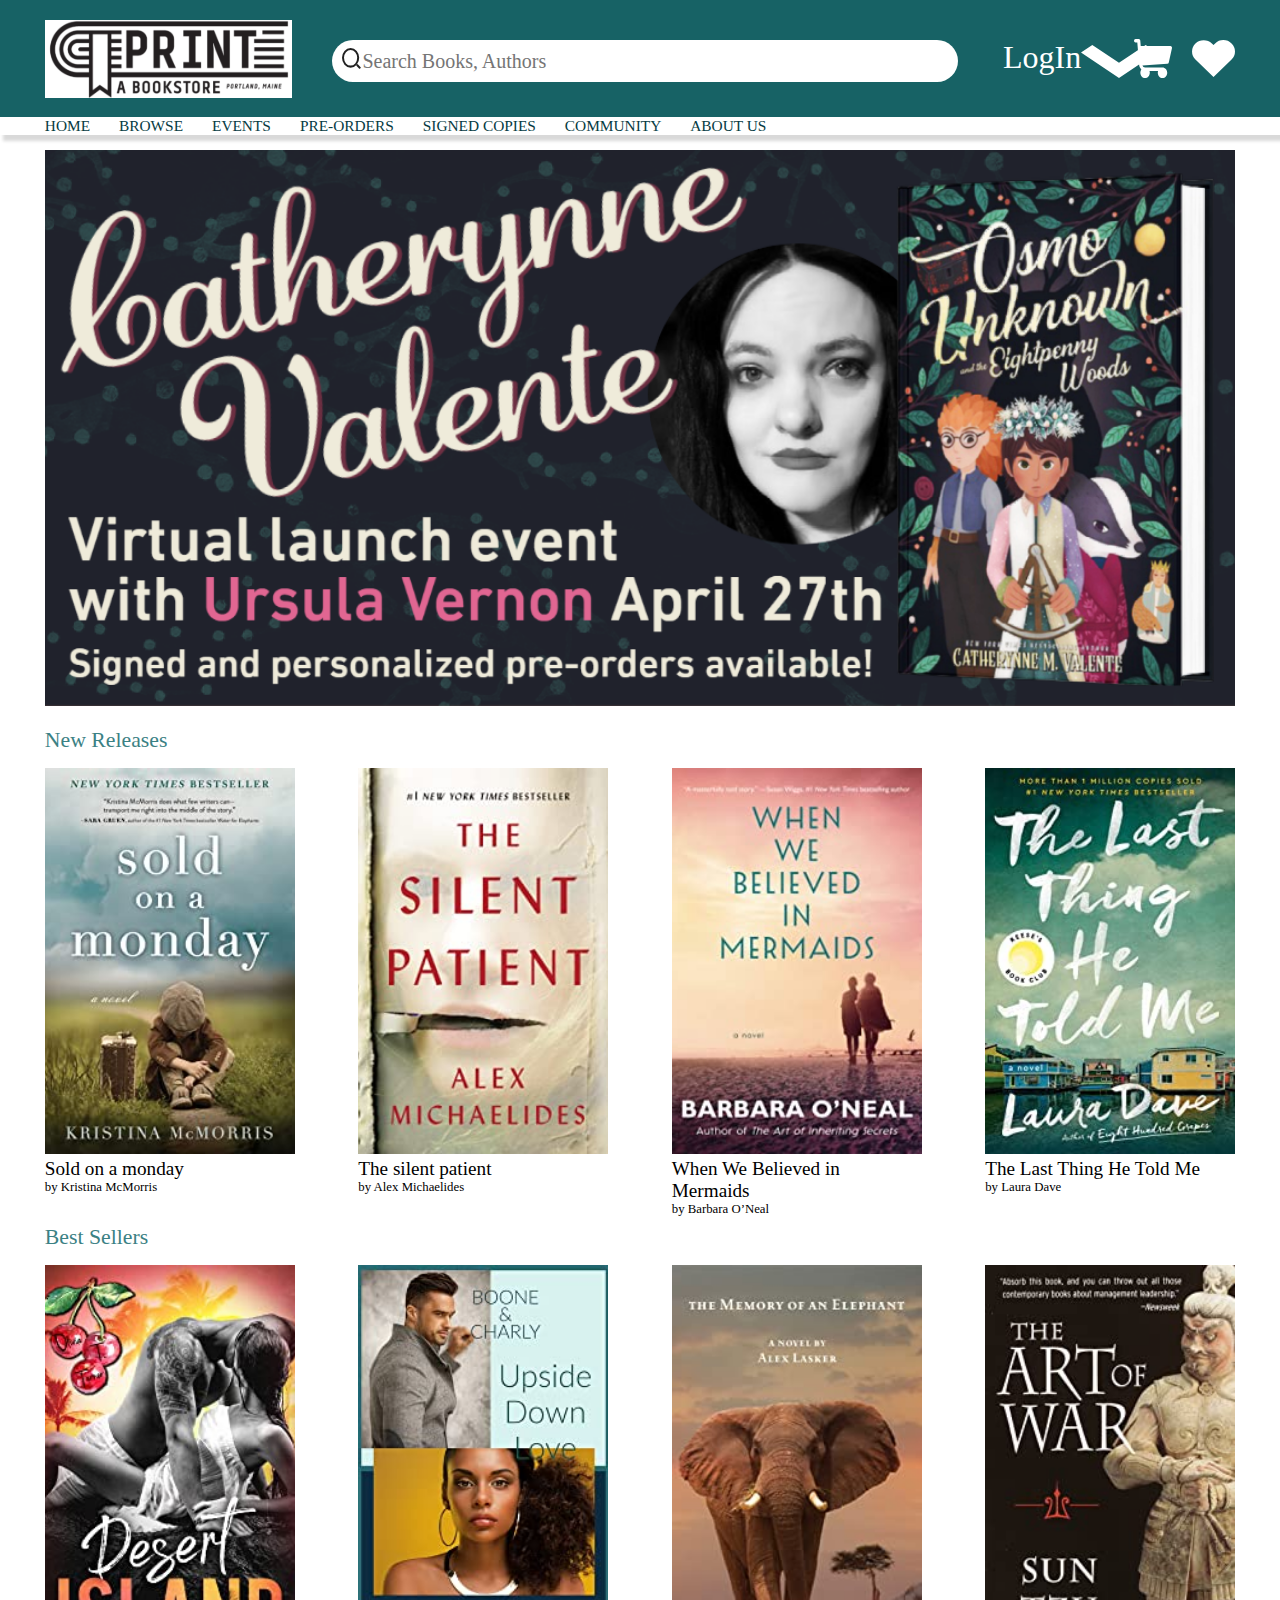
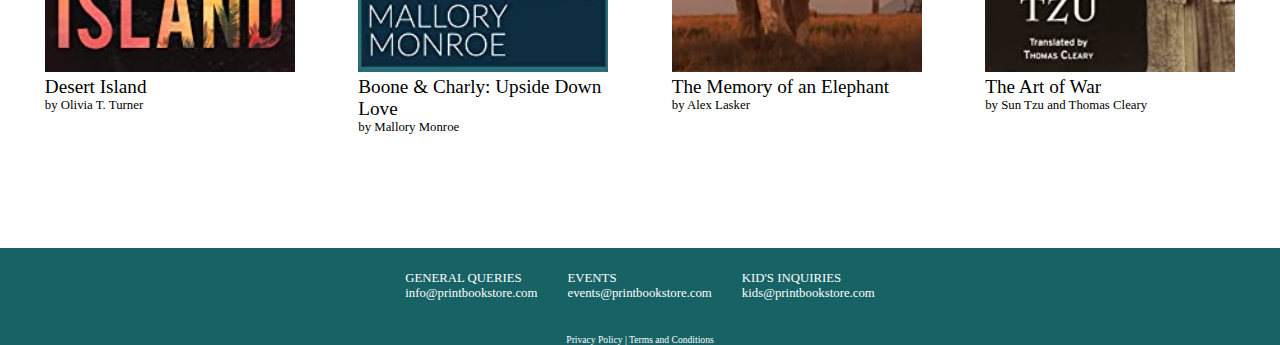
==== index.html @ 345da899 "adjust" ====
<!DOCTYPE html>
<html lang="en">
<head>
    <meta charset="UTF-8">
    <meta http-equiv="X-UA-Compatible" content="IE=edge">
    <title>Home Page</title>
    <meta name="viewport" content="width=device-width, initial-scale=1.0">
    <link rel="stylesheet" href="styles/general.css">
    <link rel="stylesheet" href="styles/homepage-main.css">
    <script src="../javascript/header.js"></script>
    <script src="https://ajax.googleapis.com/ajax/libs/jquery/3.2.1/jquery.min.js"></script>
    <script>
      $(document).ready(function(){
        $('#header').load("html/header.html");
        $('#footer').load("html/footer.html");
      });
      </script>
</head>
<body>
    <header id="header">
    </header>
    <main>
        <div class="event-container">
            <img class="event-img" src="../images/event.png" alt="">
        </div>
        <p class="subtitle">
            New Releases
        </p>

        <section class="books-row">
            <div class="book-profile">
                <img class="books-img" src="images/book-1.jpg" alt="">
                <p class="book-name">Sold on a monday</p>
                <p class="author">by Kristina McMorris</p>
            </div>

            <div class="book-profile">
                <img class="books-img" src="images/book-2.jpg" alt="">
                <p class="book-name">The silent patient</p>
                <p class="author">by Alex Michaelides</p>
            </div>

            <div class="book-profile">
                <img class="books-img" src="images/book-3.jpg" alt="">
                <p class="book-name">When We Believed 
                    in Mermaids</p>
                <p class="author">by Barbara O’Neal</p>
            </div>

            <div class="book-profile">
                <img class="books-img" src="images/book-4.jpg" alt="">
                <p class="book-name">The Last Thing He Told Me</p>
                <p class="author">by Laura Dave</p>
            </div>   
        </section>

        <p class="subtitle">
            Best Sellers
        </p>
        
        <section class="books-row">
            <div class="book-profile">
                <img class="books-img" src="images/book-5.jpg" alt="">
                <p class="book-name">Desert Island</p>
                <p class="author">by Olivia T. Turner</p>
            </div>

            <div class="book-profile">
                <img class="books-img" src="images/book-6.jpg" alt="">
                <p class="book-name">Boone & Charly: Upside Down Love</p>
                <p class="author">by Mallory Monroe</p>
            </div>

            <div class="book-profile">
                <img class="books-img" src="images/book-7.jpg" alt="">
                <p class="book-name">The Memory of an 
                    Elephant</p>
                <p class="author">by Alex Lasker
                </p>
            </div>

            <div class="book-profile">
                <img class="books-img" src="images/book-8.jpg" alt="">
                <p class="book-name">The Art of War</p>
                <p class="author">by Sun Tzu and Thomas Cleary</p>
            </div>   
        </section>
    </main>

    <footer id="footer">
    </footer>

    
    
</body>
</html>
---- styles/general.css ----
body {
    margin: 0;
    padding: 0;
    font-family: roboto;   
}

p {
    margin-top: 0;
    margin-bottom: 0;
}
---- styles/homepage-main.css ----
/*vertical align to contents in header*/
main {
    max-width: 1363px;
    width: 93%;
    margin: auto;
}

/*this container is to make the event image responsive*/
.event-container{
    width: 100%;
    height: auto;
    margin-top: 15px;   
}
.event-img {
    width: 100%;
    height: auto;
}

.subtitle{
    color: #3B8184;
    font-size: 1.7vw;
    font-weight: 500;
    margin-top: 18px;
    margin-bottom: 15px;
}

.books-row {
    display: flex;
    justify-content: space-between;
}

.book-profile{
    width: 21%;
}
.books-img{
    width: 100%;
    height: 88%;
    object-fit: cover;
}

.book-name{
    font-size: 1.5vw;
    font-weight: 500;
}

.author {
    font-size: 1vw;
    font-weight: 300;
}

@media (max-width:750.2px) {

}
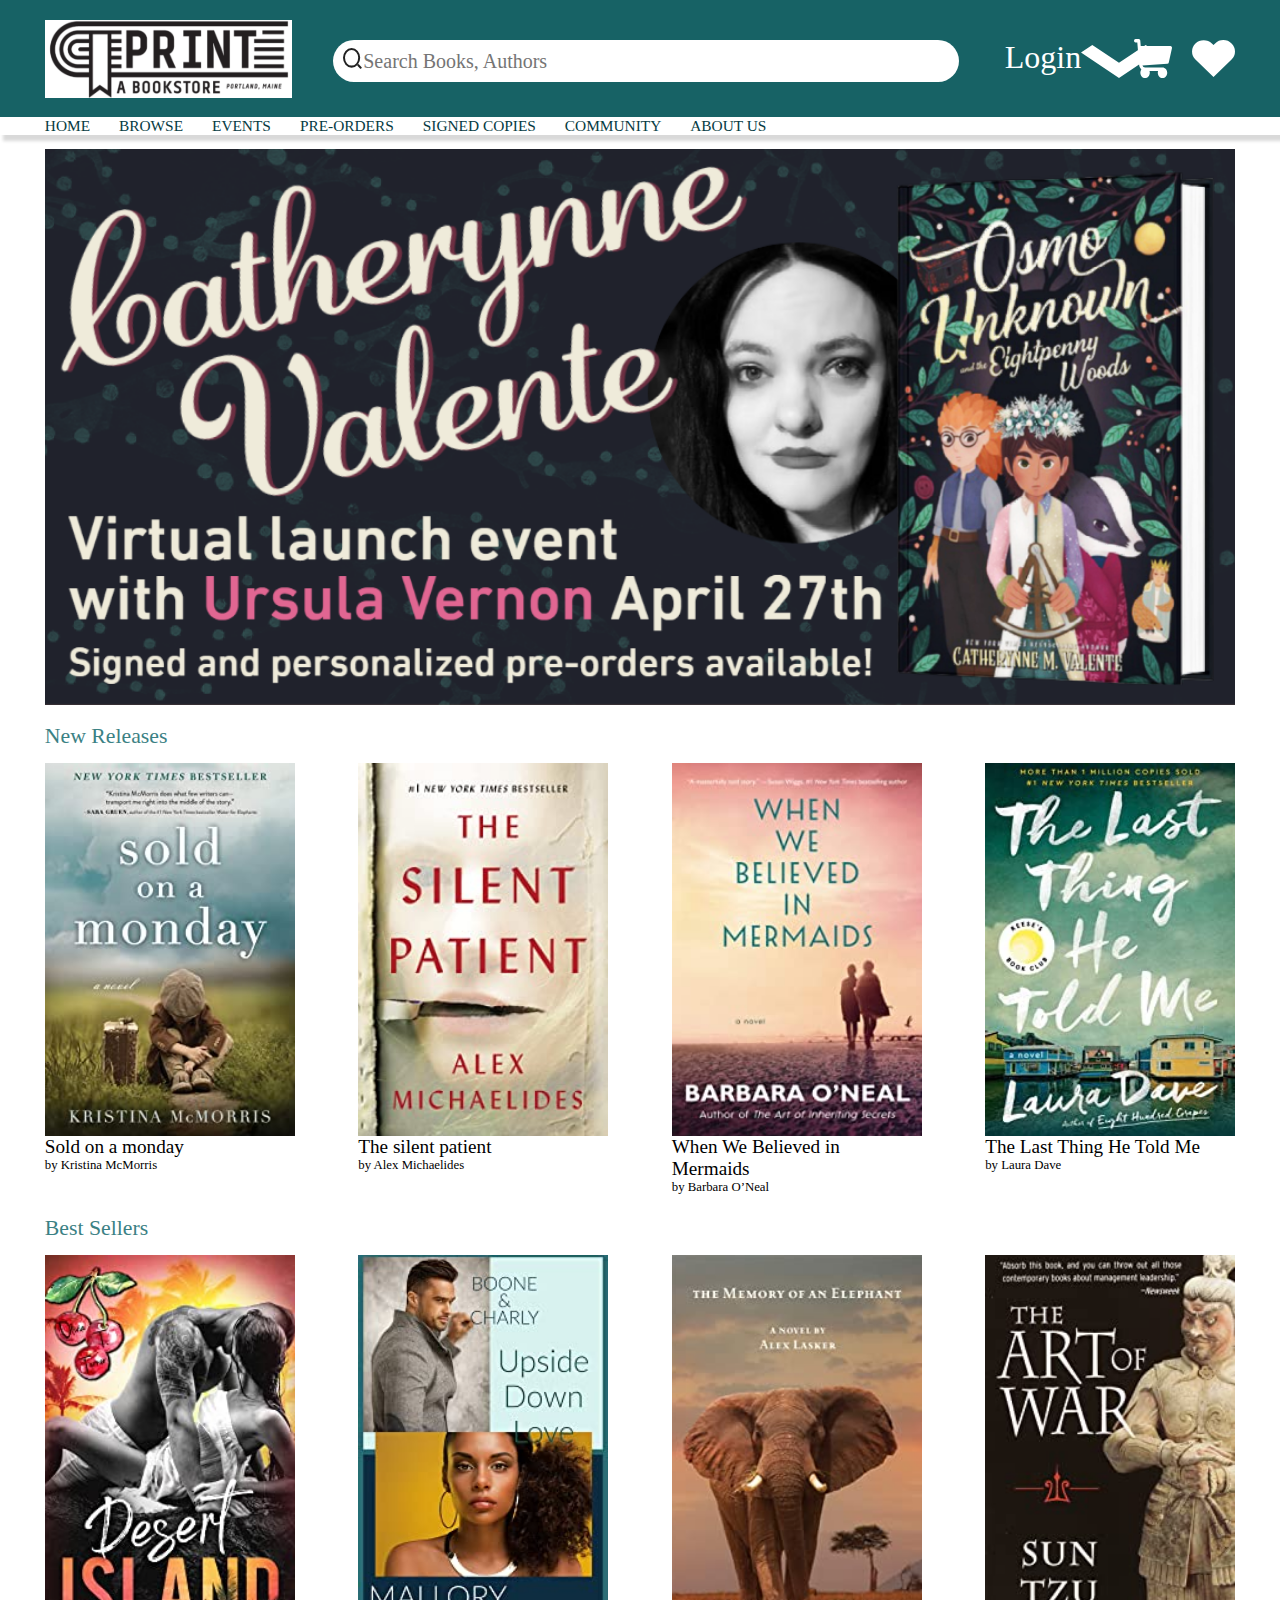
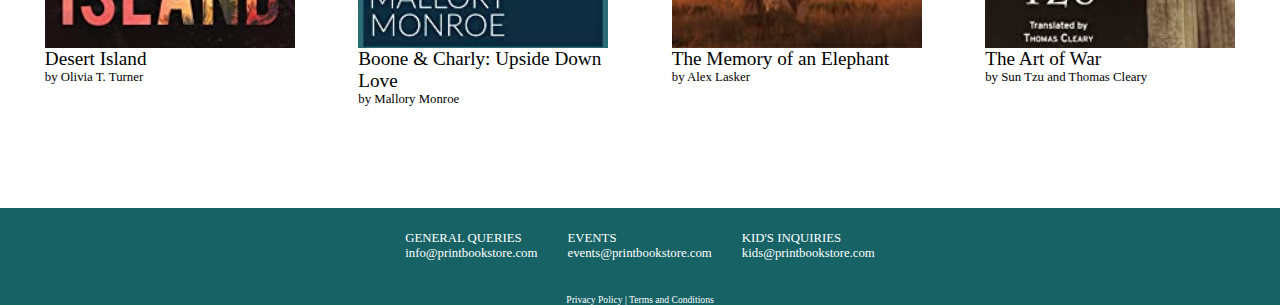
==== commit 089ce16d: "finish the homepage and add menu interaction using js" ====
--- a/index.html
+++ b/index.html
@@ -7,21 +7,93 @@
     <meta name="viewport" content="width=device-width, initial-scale=1.0">
     <link rel="stylesheet" href="styles/general.css">
     <link rel="stylesheet" href="styles/homepage-main.css">
-    <script src="../javascript/header.js"></script>
+    <link rel="stylesheet" href="styles/header.css">
+    <script src="javascript/index.js"></script>
     <script src="https://ajax.googleapis.com/ajax/libs/jquery/3.2.1/jquery.min.js"></script>
     <script>
       $(document).ready(function(){
-        $('#header').load("html/header.html");
         $('#footer').load("html/footer.html");
       });
-      </script>
+    </script>
 </head>
 <body>
-    <header id="header">
+    <header>
+        <div class="mobile-header"><!--header that display on mobile devices-->
+            <header>
+                <div class="header-m"> 
+                    <div class="header-top-m">
+                        <div class="menu-container-m">
+                            <img class="menu-m" onclick="showNav()" src="icons/menu.svg" alt="">
+                        </div>
+                        <div class="logo-container-m">
+                            <img class="logo-m" onclick="goHome()" src="icons/logo.svg" alt="">
+                        </div>
+                        <div class="cart-container-m">
+                            <img class="cart-m" onclick="goCart()" src="icons/cart.svg" alt="">
+                        </div>
+                    </div>
+                    <div class="search-container-m">
+                        <input class="search-m" type="text" placeholder="Search Books, Authors">
+                        <img class="m-glass-m" src="icons/m-glass.svg" alt="">
+                    </div>
+                </div>
+            </header>
+        </div>
+
+        <div class="menu-content no-desktop" id="dropdown">
+            <a href="index.html">HOME</a>
+            <a href="html/product-list.html">BROWSE</a>
+            <a href="">EVENTS</a>
+            <a href="">PRE-ORDERS</a>
+            <a href="">SIGNED COPIES</a>
+            <a href="">COMMUNITY</a>
+            <a href="">ABOUT US</a>
+            <img class="close" onclick="showNav()" src="icons/close.svg" alt="">
+        </div>
+        
+        <div class="desktop-header"><!--header that display on desktop devices-->
+            <header>       
+                <div class="header-upper-part-container">
+                    <div class="header-upper-part">
+                        <div class="left-section">
+                            <img class="logo" onclick="goHome()" src="icons/logo.svg" alt="">
+                        </div>
+            
+                        <div  class="middle-section">
+                            <input class="search-bar" type="text" placeholder="Search Books, Authors">
+                            <img class="m-glass" src="icons/m-glass.svg" alt="">
+                        </div>
+                        
+                        <div class="right-section">
+                            <div class="login">
+                                <p class="login-text">Login</p>
+                                <img class="arrow-login" src="icons/dropdown-arrow.svg" alt="">
+                            </div>
+                            <img onclick="goCart()" class="cart" src="icons/cart.svg" alt="">
+                            <img class="heart" src="icons/heart.svg" alt="">
+                        </div>
+                    </div>
+                </div>
+                
+                <div class="header-lower-part-container" >
+                    <div class="header-lower-part">
+                        <nav>
+                            <a href="index.html">HOME</a>
+                            <a href="html/product-list.html">BROWSE</a>
+                            <a href="">EVENTS</a>
+                            <a href="">PRE-ORDERS</a>
+                            <a href="">SIGNED COPIES</a>
+                            <a href="">COMMUNITY</a>
+                            <a href="">ABOUT US</a>
+                        </nav>
+                    </div>
+                </div>
+                
+            </header>
     </header>
     <main>
-        <div class="event-container">
-            <img class="event-img" src="../images/event.png" alt="">
+        <div class="event-container"><!--contains the event image-->
+            <img class="event-img" src="images/event.png" alt="">
         </div>
         <p class="subtitle">
             New Releases
@@ -29,26 +101,34 @@
 
         <section class="books-row">
             <div class="book-profile">
-                <img class="books-img" src="images/book-1.jpg" alt="">
+                <div class="books-img-container">
+                    <img class="books-img" src="images/book-1.jpg" alt="">
+                </div>
                 <p class="book-name">Sold on a monday</p>
                 <p class="author">by Kristina McMorris</p>
             </div>
 
             <div class="book-profile">
-                <img class="books-img" src="images/book-2.jpg" alt="">
+                <div class="books-img-container">
+                    <img class="books-img" src="images/book-2.jpg" alt="">
+                </div>
                 <p class="book-name">The silent patient</p>
                 <p class="author">by Alex Michaelides</p>
             </div>
 
-            <div class="book-profile">
-                <img class="books-img" src="images/book-3.jpg" alt="">
+            <div class="book-profile no-mobile">
+                <div class="books-img-container">
+                    <img class="books-img" src="images/book-3.jpg" alt="">
+                </div>
                 <p class="book-name">When We Believed 
                     in Mermaids</p>
                 <p class="author">by Barbara O’Neal</p>
             </div>
 
-            <div class="book-profile">
-                <img class="books-img" src="images/book-4.jpg" alt="">
+            <div class="book-profile no-mobile">
+                <div class="books-img-container">
+                    <img class="books-img" src="images/book-4.jpg" alt="">
+                </div>
                 <p class="book-name">The Last Thing He Told Me</p>
                 <p class="author">by Laura Dave</p>
             </div>   
@@ -60,27 +140,35 @@
         
         <section class="books-row">
             <div class="book-profile">
-                <img class="books-img" src="images/book-5.jpg" alt="">
+                <div class="books-img-container">
+                    <img class="books-img" src="images/book-5.jpg" alt="">
+                </div>
                 <p class="book-name">Desert Island</p>
                 <p class="author">by Olivia T. Turner</p>
             </div>
 
             <div class="book-profile">
-                <img class="books-img" src="images/book-6.jpg" alt="">
+                <div class="books-img-container">
+                    <img class="books-img" src="images/book-6.jpg" alt="">
+                </div>
                 <p class="book-name">Boone & Charly: Upside Down Love</p>
                 <p class="author">by Mallory Monroe</p>
             </div>
 
-            <div class="book-profile">
-                <img class="books-img" src="images/book-7.jpg" alt="">
+            <div class="book-profile no-mobile">
+                <div class="books-img-container">
+                    <img class="books-img" src="images/book-7.jpg" alt="">
+                </div>
                 <p class="book-name">The Memory of an 
                     Elephant</p>
                 <p class="author">by Alex Lasker
                 </p>
             </div>
 
-            <div class="book-profile">
-                <img class="books-img" src="images/book-8.jpg" alt="">
+            <div class="book-profile no-mobile">
+                <div class="books-img-container">
+                    <img class="books-img" src="images/book-8.jpg" alt="">
+                </div>
                 <p class="book-name">The Art of War</p>
                 <p class="author">by Sun Tzu and Thomas Cleary</p>
             </div>   
--- a/styles/homepage-main.css
+++ b/styles/homepage-main.css
@@ -3,13 +3,14 @@
     max-width: 1363px;
     width: 93%;
     margin: auto;
+    margin-top: 14px;
 }
 
 /*this container is to make the event image responsive*/
 .event-container{
     width: 100%;
     height: auto;
-    margin-top: 15px;   
+       
 }
 .event-img {
     width: 100%;
@@ -20,8 +21,8 @@
     color: #3B8184;
     font-size: 1.7vw;
     font-weight: 500;
-    margin-top: 18px;
-    margin-bottom: 15px;
+    margin-top: 1.2%;
+    margin-bottom: 1.2%;
 }
 
 .books-row {
@@ -32,9 +33,14 @@
 .book-profile{
     width: 21%;
 }
+
+.books-img-container {
+    height: 85%;
+}
+
 .books-img{
     width: 100%;
-    height: 88%;
+    height: 100%;
     object-fit: cover;
 }
 
@@ -48,6 +54,27 @@
     font-weight: 300;
 }
 
-@media (max-width:750.2px) {
 
+@media (max-width:720.2px) {
+    .no-mobile{
+        display: none;
+    }
+
+    .book-profile {
+        width: 47%;
+    }
+    
+    .subtitle{
+        font-size: 15px;
+    }
+    
+    .book-name{
+        font-size: 4vw;
+        font-weight: 500;
+    }
+    
+    .author {
+        font-size: 3vw;
+        font-weight: 300;
+    }
 }--- a/styles/header.css
+++ b/styles/header.css
@@ -0,0 +1,239 @@
+.no-desktop{
+    display: none;
+}
+.mobile-header{
+    display: none;
+}
+.header-upper-part-container{
+    background-color: #176265;
+}
+.header-upper-part {
+    display: flex;
+    background-color: #176265;
+    justify-content: space-between;
+    max-width: 1363px;
+    width: 93%;
+    align-items: center;
+    height: 117px;   
+    margin: auto;    
+}
+
+.left-section{
+    display: flex;
+    align-items: center;
+    margin-right: 16px;   
+}
+
+/*let users realise this image is clickable*/
+.logo:hover {
+    cursor: pointer;
+}
+
+.logo{
+    width: 100%; 
+    min-width: 150px; 
+}
+
+.middle-section{
+    display: flex;
+    align-items: center;
+    position: relative; 
+    width: 626px;
+    height: 40px;
+    margin-right: 20px;
+}
+
+.search-bar{
+    width: 100%;
+    height: 100%;
+    border-radius: 25px;
+    border: none; 
+    margin-top: 5px;
+    font-size: 20px;
+    min-width: 100px;
+    padding-left: 30px;
+}
+
+.search-bar::placeholder {
+    color: #212121 0.5;
+    font-family: SF rounded;
+    font-size: 20px;
+}
+
+/*put the m-glass icon on left of the search bar*/
+.m-glass{
+    position: absolute;
+    left: 10px;
+}
+
+.right-section{
+    display: flex;
+}
+
+.login{
+    display: flex;
+    margin-right: 28px;
+    flex-shrink: 0;    
+}
+
+.login-text {
+    color: white;
+    font-size: 32px;
+}
+
+.cart{
+    margin-right: 20px;
+}
+
+/*let users realise this icon is clickable*/
+.cart:hover {
+    cursor: pointer;
+}
+    
+/*styles for navagation*/
+nav a {
+    text-decoration: none;
+    color: #063B43;
+    /*use percentage margin and vw font-size unit to make the nav responsive*/
+    font-size: 1.2vw;
+    margin-right: 2.1%;
+    font-weight: 500;   
+}
+.header-lower-part-container {
+    box-shadow: 3px 6px 3px rgba(0, 0, 0, 0.15); 
+}
+.header-lower-part{
+    max-width: 1363px;
+    width: 93%;
+    margin:auto   
+}    
+
+
+@media (max-width:720.2px) {
+    .mobile-header {
+        display: block;
+    }
+
+    .no-desktop{
+        display: block;
+    }
+
+    .desktop-header {
+        display: none;
+    }
+
+    .header-m {
+        background-color: #176265;
+    }
+    
+    .header-top-m {
+        display: flex;
+        justify-content: space-between;
+        align-items: center;
+        padding: 0 ;
+        width: 92%;
+        margin: auto;
+    }
+
+    .menu-container-m{
+        width:5.5%;
+        min-width: 22px;
+    }
+
+    .menu-m{
+        width: 100%;
+    }
+
+    .logo-container-m {
+        width: 35%;
+        min-width: 130px;
+        margin-right: 3%;
+        padding-top: 2%;
+    }
+
+    .logo-m {
+        width: 100%;
+    }
+    
+    .cart-container-m {
+        width: 5.5%;
+        min-width: 22px;
+    }
+
+    .cart-m {
+        width: 100%;
+    }
+
+    .search-container-m {
+        width: 92%; 
+        margin: auto;
+        position: relative;
+        margin-top: 5px;
+        padding-bottom: 10px;
+    }
+
+    .search-m{
+        width: 100%;
+        height: 27px;
+        border-radius: 25px;
+        border: none; 
+        box-sizing: border-box;
+        padding-left: 30px;
+    }
+
+    .search-m::placeholder{
+        color: #212121 0.4;
+        font-family: SF rounded;
+        font-size: 15px; 
+    }
+
+    .m-glass-m{
+        position: absolute;
+        left: 10px;
+        width: 14px;
+        top: 5px;
+    }
+
+    .menu-content{
+        height: auto;
+        position: absolute;
+        z-index: 1;
+        top: 0;
+        background-color: #E6E6E6;
+        width: 62%;
+        display: flex;
+        flex-direction: column;
+        box-shadow: 6px 12px 6px rgba(0, 0, 0, 0.15); 
+        display: none;
+    }
+
+    .menu-content a{
+        text-decoration: none;
+        color: #063B43;
+        font-size: 5.5vw;
+        font-weight: 500;
+        margin-left: 15%;
+        margin-top: 30px;
+        margin-bottom: 45px;
+    }
+
+    .close {
+        width: 7%;
+        position: absolute;
+        left: 80%;
+        top: 4.5%;
+    }
+    
+    .show {display: flex;}
+}
+
+
+
+
+
+
+
+
+
+
+
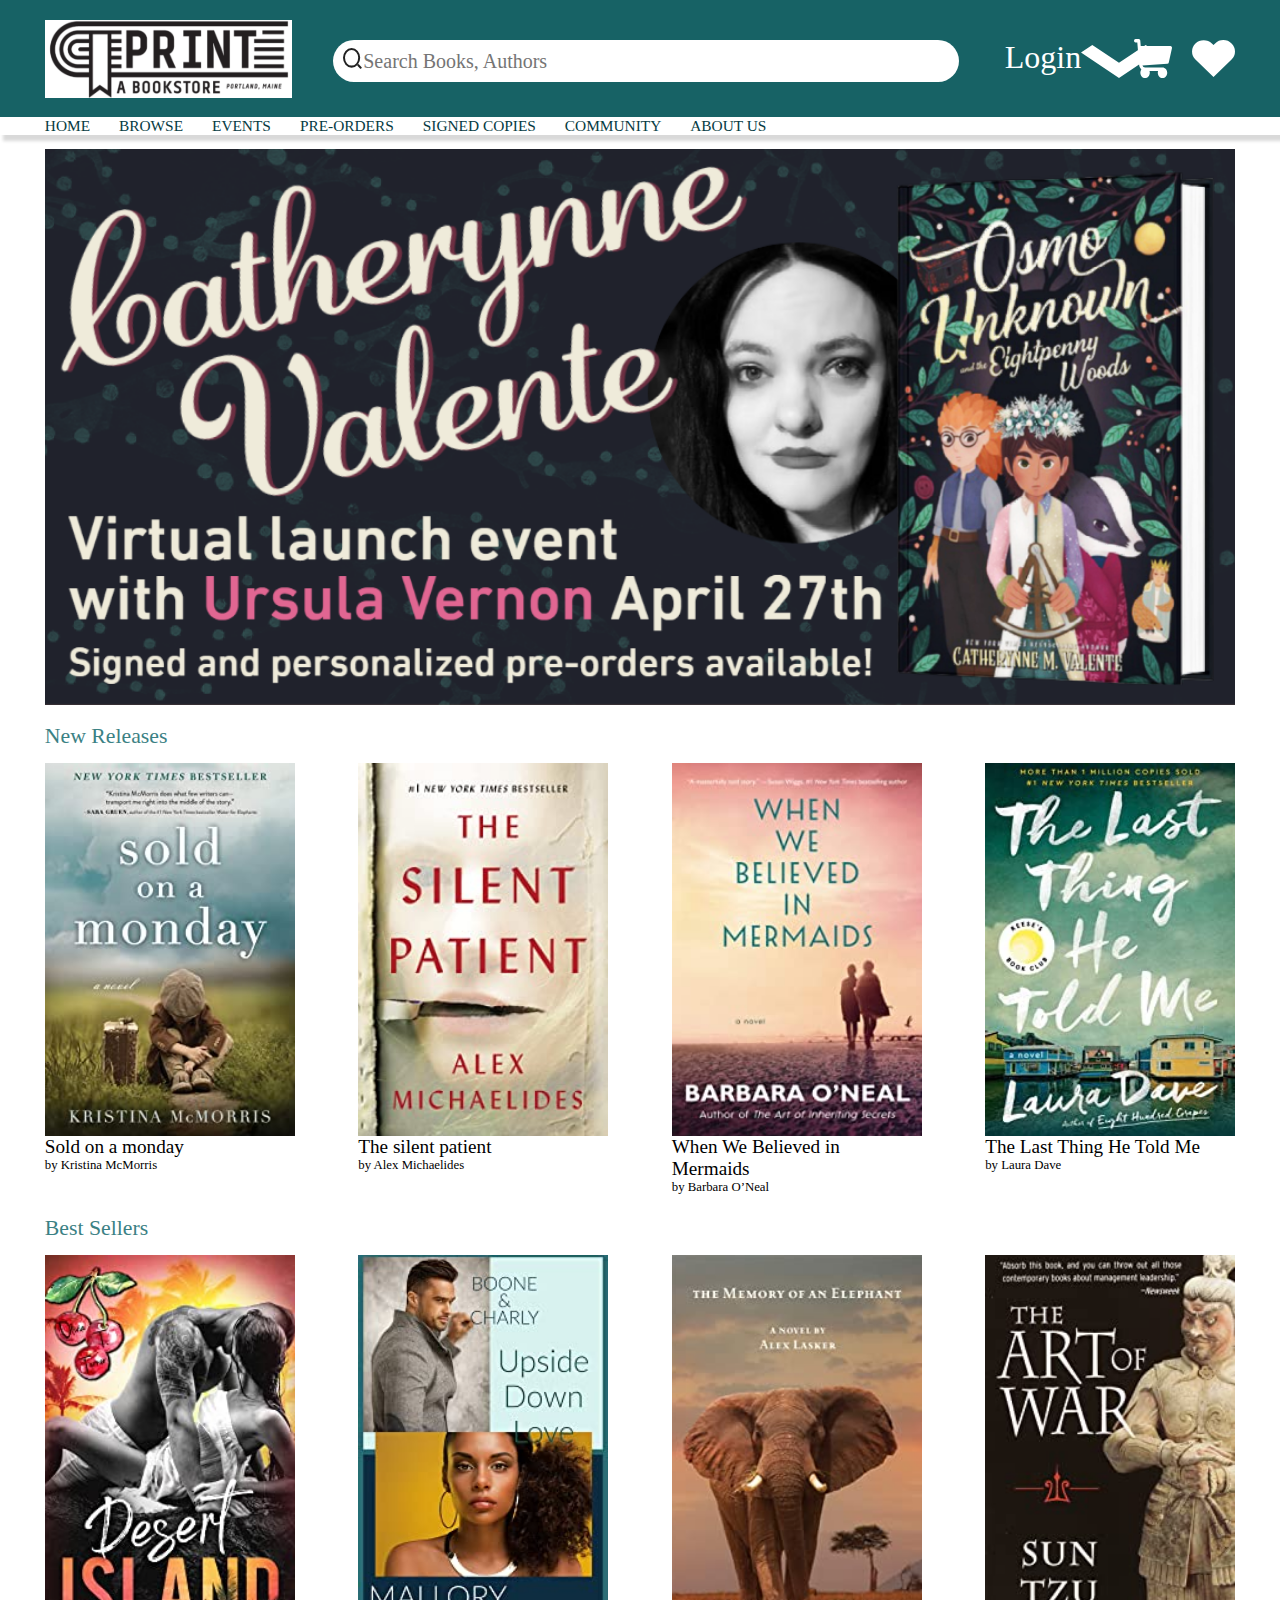
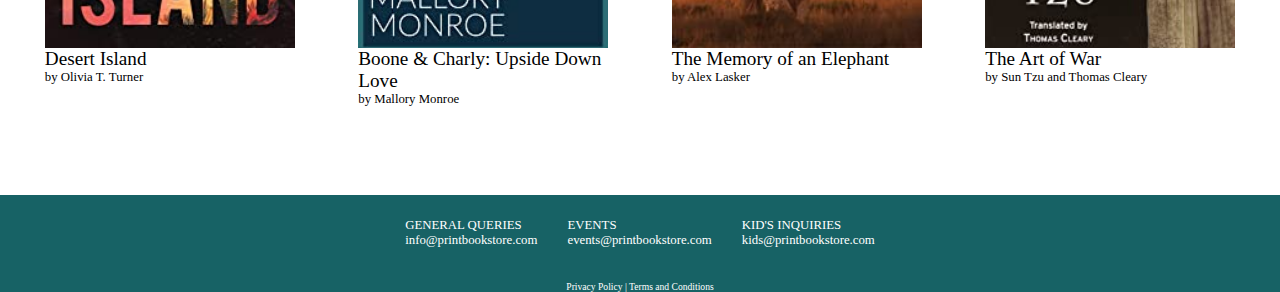
==== commit cabb6d5f: "add some comments" ====
--- a/index.html
+++ b/index.html
@@ -8,6 +8,7 @@
     <link rel="stylesheet" href="styles/general.css">
     <link rel="stylesheet" href="styles/homepage-main.css">
     <link rel="stylesheet" href="styles/header.css">
+    <link rel="stylesheet" href="styles/footer.css">
     <script src="javascript/index.js"></script>
     <script src="https://ajax.googleapis.com/ajax/libs/jquery/3.2.1/jquery.min.js"></script>
     <script>
@@ -99,7 +100,7 @@
             New Releases
         </p>
 
-        <section class="books-row">
+        <section class="books-row"><!--contains books of New releases-->
             <div class="book-profile">
                 <div class="books-img-container">
                     <img class="books-img" src="images/book-1.jpg" alt="">
@@ -138,7 +139,7 @@
             Best Sellers
         </p>
         
-        <section class="books-row">
+        <section class="books-row"><!--contains books of Best Sellers-->
             <div class="book-profile">
                 <div class="books-img-container">
                     <img class="books-img" src="images/book-5.jpg" alt="">
--- a/styles/general.css
+++ b/styles/general.css
@@ -7,4 +7,17 @@
 p {
     margin-top: 0;
     margin-bottom: 0;
+}
+
+main {
+    max-width: 1363px;
+    width: 93%;
+    margin: auto;
+    margin-top: 14px;
+}
+
+body{
+    display: flex;
+    flex-direction: column;
+    min-height: 100vh;
 }--- a/styles/homepage-main.css
+++ b/styles/homepage-main.css
@@ -1,10 +1,4 @@
   /*vertical align to contents in header*/
-main {
-    max-width: 1363px;
-    width: 93%;
-    margin: auto;
-    margin-top: 14px;
-}
 
 /*this container is to make the event image responsive*/
 .event-container{
--- a/styles/header.css
+++ b/styles/header.css
@@ -200,11 +200,13 @@
         z-index: 1;
         top: 0;
         background-color: #E6E6E6;
-        width: 62%;
+        width: 60%;
         display: flex;
         flex-direction: column;
         box-shadow: 6px 12px 6px rgba(0, 0, 0, 0.15); 
         display: none;
+        padding-top: 36px;
+        
     }
 
     .menu-content a{
@@ -213,15 +215,15 @@
         font-size: 5.5vw;
         font-weight: 500;
         margin-left: 15%;
-        margin-top: 30px;
-        margin-bottom: 45px;
+        
+        margin-bottom: 60px;
     }
 
     .close {
         width: 7%;
         position: absolute;
         left: 80%;
-        top: 4.5%;
+        top: 42px;
     }
     
     .show {display: flex;}
--- a/styles/footer.css
+++ b/styles/footer.css
@@ -0,0 +1,71 @@
+
+footer{
+    margin-top: 3%;
+    
+}
+.footer-box {
+    display: flex;
+    justify-content: center;
+    height: 97px;
+    background-color: #176265;
+    column-gap: 30px;
+    align-items: center;
+    position: relative;  
+}
+
+.contact-info{
+    padding-bottom: 20px;
+}
+.contact-info p{
+    color: white;
+    font-size: 1vw;
+}
+.info-type {  
+    font-weight: 500;
+}
+
+.email-address{
+    font-weight: 300;
+}
+
+.policies{
+    position: absolute;
+    color: white;
+    font-size: 0.75vw;
+    bottom: 0;
+}
+
+@media (max-width:720.2px) {
+    .footer-box {
+        display: block;
+        height: 130px;
+        background-color: #176265;
+        position: relative;
+        padding-top: 15px;
+    }
+    
+    .contact-info p{
+        color: white;
+        font-size: 14px;
+        
+    }
+
+    .info-type{
+        margin-right: 12px;
+    }
+
+    .contact-info{
+        display: flex;
+        justify-content: center;
+    }
+
+    .policies{
+        display: block;
+        font-size: 12px;
+        position: relative;
+        text-align: center;
+        min-width: 200px;
+        white-space: nowrap;
+        bottom: 2px;
+    }
+}